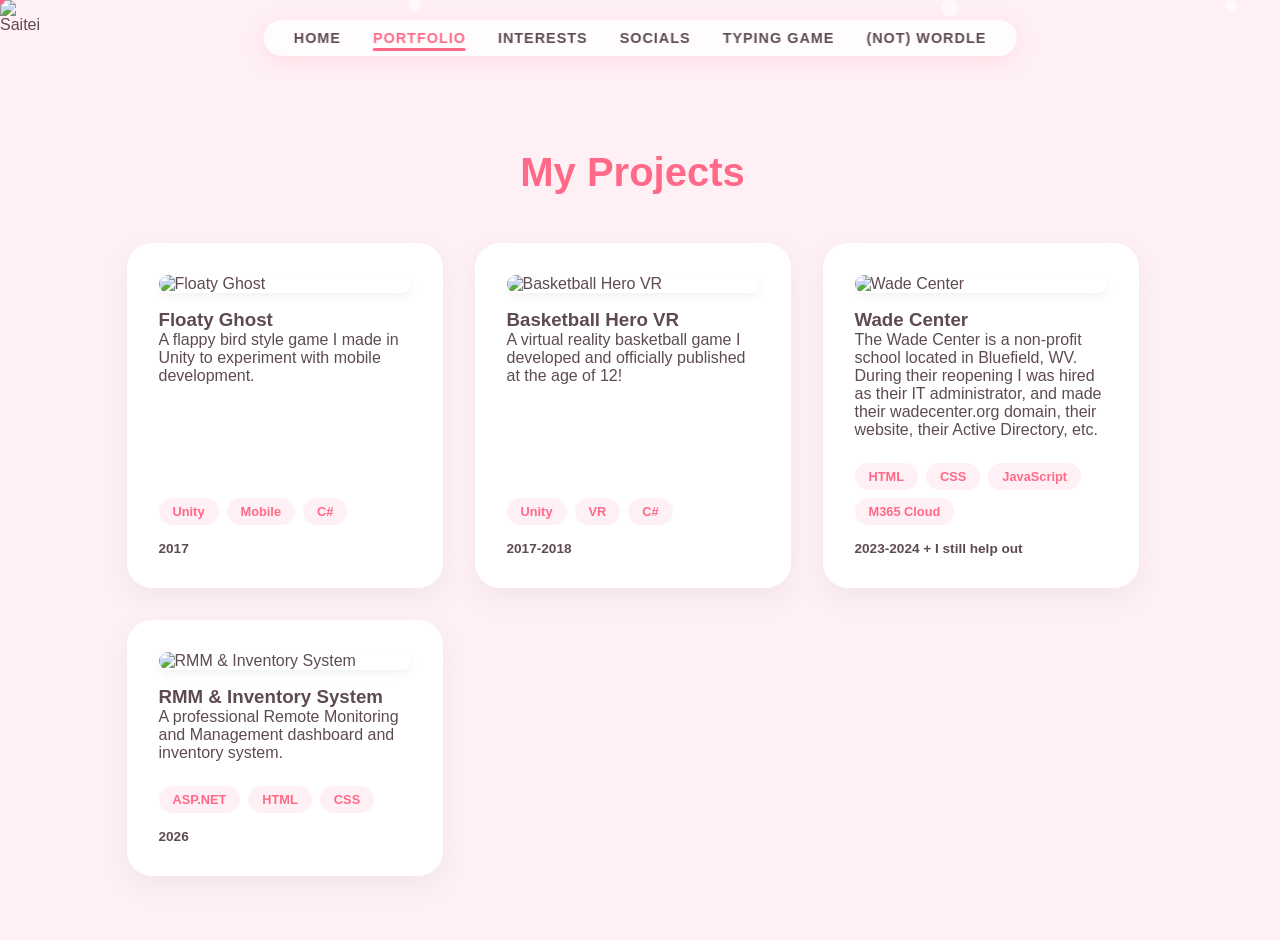
==== portfolio.html @ 3593d5c2 "Just making the baseline Just making the baseline so I can experiment with Github Pages." ====
<!DOCTYPE html>
<html lang="en">
<head>
    <meta charset="UTF-8">
    <meta name="viewport" content="width=device-width, initial-scale=1.0">
    <title>Saitei's Den | Portfolio</title>
    <link rel="stylesheet" href="style.css">
    
    <style>
        /* --- CURSOR Z-INDEX FIX --- */
        /* Forces the custom cursor to stay above the 20000 z-index modal */
        .cursor-dot { z-index: 99999 !important; }
        .cursor-chaser { z-index: 99998 !important; }

        /* --- PORTFOLIO CARDS --- */
        .card {
            display: flex;
            flex-direction: column;
            height: 100%; /* Forces all cards in a row to be the same height */
            background: var(--card-bg);
            border-radius: var(--radius);
            padding: 2rem;
            box-shadow: 0 10px 30px rgba(0,0,0,0.05);
            transition: transform 0.3s, box-shadow 0.3s;
            text-decoration: none; 
            color: var(--text-main);
        }

        .port-cover {
            width: 100%;
            height: auto; 
            max-height: 250px; 
            object-fit: contain; 
            border-radius: 15px;
            margin-bottom: 1rem;
            box-shadow: 0 4px 10px rgba(0,0,0,0.05);
        }

        .tags {
            margin-top: auto; 
            display: flex;
            gap: 0.5rem;
            flex-wrap: wrap;
            padding-top: 1.5rem; 
        }

        .tag {
            background: var(--bg-color);
            color: var(--secondary);
            padding: 6px 14px;
            border-radius: 20px;
            font-size: 0.8rem;
            font-weight: 800;
        }

        .port-year {
            font-size: 0.85rem;
            color: var(--text-light);
            margin-top: 1rem;
            font-weight: bold;
        }

        /* --- FULL PAGE PROJECT VIEW (Federico Pian Style) --- */
        .project-modal {
            position: fixed;
            top: 0; left: 0;
            width: 100vw; 
            height: 100vh;
            background: var(--bg-color); 
            z-index: 20000;
            opacity: 0;
            pointer-events: none;
            transition: opacity 0.4s ease;
            overflow-y: auto; 
            overflow-x: hidden;
            display: flex;
            justify-content: center;
        }

        .project-modal.active {
            opacity: 1;
            pointer-events: auto;
        }

        /* 3-Column Grid */
        .project-container {
            width: 100%;
            max-width: 1400px;
            padding: 6rem 3rem;
            display: grid;
            grid-template-columns: 1fr 2fr 1fr; 
            gap: 4rem;
            position: relative;
        }

        .project-close {
            position: fixed;
            top: 30px;
            right: 40px;
            font-size: 3rem;
            color: var(--secondary);
            cursor: pointer;
            z-index: 20001;
            transition: transform 0.2s;
            line-height: 1;
        }

        .project-close:hover {
            transform: scale(1.1);
        }

        /* Sticky Side Columns */
        .project-left, .project-right {
            position: sticky;
            top: 6rem; 
            height: max-content;
        }

        /* Left Column Styling */
        .project-title {
            font-size: 3.5rem;
            color: var(--secondary);
            line-height: 1.1;
            margin-bottom: 1.5rem;
            font-weight: 800;
            font-family: 'Segoe UI', Tahoma, Geneva, Verdana, sans-serif;
        }

        .project-desc {
            font-size: 1.1rem;
            line-height: 1.6;
            color: var(--text-main);
            margin-bottom: 2rem;
        }

        .port-link-btn {
            display: inline-flex;
            align-items: center;
            gap: 10px;
            padding: 12px 25px;
            background: transparent;
            color: var(--text-main);
            text-decoration: none;
            border: 2px solid var(--text-main);
            border-radius: 30px;
            font-weight: bold;
            transition: all 0.3s ease;
        }

        .port-link-btn:hover {
            background: var(--text-main);
            color: var(--bg-color);
        }

        /* Center Column Styling */
        .project-center {
            display: flex;
            flex-direction: column;
            gap: 3rem; 
        }

        .project-image {
            width: 100%;
            height: auto;
            border-radius: var(--radius);
            box-shadow: 0 15px 40px rgba(0,0,0,0.1);
        }

        /* Right Column Styling */
        .project-meta-item {
            margin-bottom: 2rem;
        }

        .project-meta-label {
            font-size: 0.8rem;
            color: var(--text-light);
            text-transform: uppercase;
            letter-spacing: 2px;
            font-weight: bold;
            margin-bottom: 0.5rem;
        }

        .project-meta-value {
            font-size: 1.3rem;
            color: var(--text-main);
            font-weight: 700;
        }

        /* Responsive Design */
        @media (max-width: 1024px) {
            .project-container {
                grid-template-columns: 1fr; 
                gap: 3rem;
                padding: 4rem 2rem;
            }
            .project-left, .project-right {
                position: relative;
                top: 0;
            }
        }
    </style>
</head>
<body>
    <div class="cursor-dot"></div>
    <div class="cursor-chaser"><img src="" alt="Saitei"></div>
    <div id="particles"></div>

    <nav class="navbar">
        <a href="index.html">Home</a>
        <a href="portfolio.html" class="active">Portfolio</a>
        <a href="interests.html">Interests</a>
        <a href="socials.html">Socials</a>
        <a href="typingtest.html">Typing Game</a>
        <a href="wordle.html">(Not) Wordle</a>
    </nav>

    <section class="page-content">
        <h2>My Projects</h2>
        
        <div class="grid" id="portfolio-grid"></div>
    </section>

    <div class="project-modal" id="port-modal">
        <span class="project-close" id="close-port-modal">&times;</span>
        
        <div class="project-container">
            
            <div class="project-left">
                <h2 class="project-title" id="pm-title">Project Title</h2>
                <p class="project-desc" id="pm-desc">Description goes here.</p>
                <a href="#" class="port-link-btn" id="pm-link" target="_blank">VISIT PROJECT &#8599;</a>
            </div>
            
            <div class="project-center" id="pm-gallery"></div>
            
            <div class="project-right">
                <div class="project-meta-item">
                    <div class="project-meta-label">Year</div>
                    <div class="project-meta-value" id="pm-year">2026</div>
                </div>
                
                <div class="project-meta-item">
                    <div class="project-meta-label">Role</div>
                    <div class="project-meta-value" id="pm-role">Lead Developer</div>
                </div>

                <div class="project-meta-item">
                    <div class="project-meta-label">Tech / Skills</div>
                    <div class="tags" id="pm-tags" style="margin-top:0; padding-top:0;"></div>
                </div>
            </div>
            
        </div>
    </div>

    <script src="script.js"></script>
    <script src="portfolioData.js"></script>

    <script>
        const gridContainer = document.getElementById('portfolio-grid');
        const modal = document.getElementById('port-modal');
        const closeBtn = document.getElementById('close-port-modal');
        
        const modalTitle = document.getElementById('pm-title');
        const modalDesc = document.getElementById('pm-desc');
        const modalLink = document.getElementById('pm-link');
        const modalGallery = document.getElementById('pm-gallery');
        const modalYear = document.getElementById('pm-year');
        const modalRole = document.getElementById('pm-role');
        const modalTags = document.getElementById('pm-tags');

        closeBtn.onclick = () => modal.classList.remove('active');

        portfolioData.forEach(project => {
            const card = document.createElement('div');
            card.classList.add('card');
            card.style.cursor = 'pointer';

            let tagsHtml = project.tags.map(tag => `<span class="tag">${tag}</span>`).join('');

            card.innerHTML = `
                <img src="${project.thumbnail}" alt="${project.title}" class="port-cover">
                <h3>${project.title}</h3>
                <p>${project.shortDesc}</p>
                <div class="tags">${tagsHtml}</div>
                <div class="port-year">${project.year}</div>
            `;

            card.onclick = () => openModal(project);
            gridContainer.appendChild(card);
        });

        function openModal(project) {
            modalTitle.innerText = project.title;
            modalDesc.innerText = project.longDesc;
            modalYear.innerText = project.year;
            modalLink.href = project.link;
            
            modalRole.innerText = project.role;
            
            modalTags.innerHTML = project.tags.map(tag => `<span class="tag">${tag}</span>`).join('');
            
            modalGallery.innerHTML = '';
            
            if(project.gallery && project.gallery.length > 0) {
                project.gallery.forEach(imgSrc => {
                    const img = document.createElement('img');
                    img.src = imgSrc;
                    img.classList.add('project-image');
                    modalGallery.appendChild(img);
                });
            } else {
                const img = document.createElement('img');
                img.src = project.thumbnail;
                img.classList.add('project-image');
                modalGallery.appendChild(img);
            }

            modal.classList.add('active');
            modal.scrollTo(0, 0);
        }
    </script>
</body>
</html>
---- style.css ----
/* style.css */
:root {
    --primary: #FF9A8B;       
    --secondary: #FF6A88;     
    --accent: #FFD1FF;
    --bg-color: #FFF0F5;      
    --card-bg: #FFFFFF;
    --text-main: #5e4b52;
    --radius: 25px;
    --nav-glass: rgba(255, 255, 255, 0.8);
}

* { margin: 0; padding: 0; box-sizing: border-box; }

html {
    /* FIX 1: This stops the page from jumping left/right 
       by reserving space for the scrollbar */
    scrollbar-gutter: stable;
}

body {
    font-family: 'Quicksand', 'Segoe UI', sans-serif;
    background-color: var(--bg-color);
    color: var(--text-main);
    min-height: 100vh;
    overflow-x: hidden; /* Prevents horizontal scrolling */
    cursor: none; /* Hide default cursor */
    position: relative;
}

/* --- CURSOR SYSTEM --- */
.cursor-dot {
    position: fixed;
    width: 10px;
    height: 10px;
    background: var(--secondary);
    border-radius: 50%;
    pointer-events: none;
    z-index: 10000;
    transform: translate(-50%, -50%);
}

.cursor-chaser {
    position: fixed;
    width: 50px; 
    height: 50px;
    pointer-events: none;
    z-index: 9999;
    transform-origin: center center; 
    display: flex;
    align-items: center;
    justify-content: center;
}

.cursor-chaser img {
    width: 100%;
    height: 100%;
    object-fit: contain;
}

/* --- BACKGROUND PARTICLES (FIXED) --- */
#particles {
    /* FIX 2: Locks particles to the background layer 
       so they don't stretch the page size */
    position: fixed;
    top: 0;
    left: 0;
    width: 100%;
    height: 100%;
    overflow: hidden;
    z-index: -1;
    pointer-events: none;
}

.particle {
    position: absolute;
    background: white;
    border-radius: 50%;
    pointer-events: none;
    opacity: 0.6;
    animation: rise linear infinite;
}

@keyframes rise {
    0% { transform: translateY(110vh) scale(0); opacity: 0; }
    50% { opacity: 0.8; }
    100% { transform: translateY(-10vh) scale(1); opacity: 0; }
}

/* --- NAVIGATION --- */
.navbar {
    position: fixed;
    top: 20px;
    left: 50%;
    transform: translateX(-50%);
    background: var(--nav-glass);
    backdrop-filter: blur(10px);
    padding: 10px 30px;
    border-radius: 50px;
    box-shadow: 0 5px 20px rgba(255, 106, 136, 0.15);
    z-index: 1000;
    display: flex;
    gap: 2rem;
    white-space: nowrap; /* Prevents text wrapping on small screens */
}

.navbar a {
    text-decoration: none;
    color: var(--text-main);
    font-weight: 700;
    font-size: 0.9rem;
    text-transform: uppercase;
    letter-spacing: 1px;
    transition: color 0.3s;
    position: relative;
}

.navbar a::after {
    content: '';
    position: absolute;
    bottom: -5px;
    left: 0;
    width: 0%;
    height: 3px;
    background: var(--secondary);
    border-radius: 10px;
    transition: width 0.3s ease;
}

.navbar a:hover { color: var(--secondary); }
.navbar a:hover::after { width: 100%; }

.navbar a.active { color: var(--secondary); }
.navbar a.active::after { width: 100%; }

/* --- LAYOUTS --- */
header, section {
    padding: 4rem 10%;
    /* Changed from min-height: 80vh to avoid layout gaps */
    width: 100%; 
    display: flex;
    flex-direction: column;
    align-items: center;
}

/* Center the content on the Home page explicitly */
header {
    min-height: 90vh;
    justify-content: center;
}

/* Push content down on other pages so it's not hidden by navbar */
section.page-content {
    justify-content: flex-start;
    padding-top: 150px; 
    min-height: 100vh;
}

.hero-avatar {
    width: 200px;
    height: 200px;
    object-fit: cover;
    border-radius: 50%;
    border: 5px solid white;
    box-shadow: 0 10px 30px rgba(255, 106, 136, 0.3);
    margin-bottom: 2rem;
    animation: float 4s ease-in-out infinite;
}

.hero-title {
    font-size: 4rem;
    background: linear-gradient(to right, var(--primary), var(--secondary));
    -webkit-background-clip: text;
    -webkit-text-fill-color: transparent;
    margin-bottom: 0.5rem;
    text-align: center;
}

h2 {
    font-size: 2.5rem;
    color: var(--secondary);
    text-align: center;
    margin-bottom: 3rem;
}

.grid {
    display: grid;
    grid-template-columns: repeat(auto-fit, minmax(280px, 1fr));
    gap: 2rem;
    width: 100%;
}

.card {
    background: var(--card-bg);
    border-radius: var(--radius);
    padding: 2rem;
    box-shadow: 0 10px 30px rgba(0,0,0,0.05);
    transition: transform 0.3s, box-shadow 0.3s;
    text-decoration: none; /* In case links are styled as cards */
    color: var(--text-main);
    display: block;
}

.card:hover {
    transform: translateY(-10px);
    box-shadow: 0 20px 40px rgba(255, 106, 136, 0.2);
}

/* --- ANIMATIONS --- */
@keyframes float {
    0%, 100% { transform: translateY(0); }
    50% { transform: translateY(-20px); }
}

/* --- INTERESTS CAROUSEL --- */

.category-section {
    width: 100%;
    margin-bottom: 3rem;
}

.category-title {
    font-size: 1.8rem;
    color: var(--secondary);
    margin-bottom: 1rem;
    margin-left: 1rem; /* Align with scroll start */
    display: inline-block;
    border-bottom: 2px solid var(--primary);
}

/* The Horizontal Scroll Container */
.scroll-container {
    display: flex;
    gap: 1.5rem;
    overflow-x: auto; /* Allows scrolling */
    padding: 1rem 1rem 2rem 1rem; /* Padding for shadow clearance */
    scroll-behavior: smooth;
    
    /* Hide scrollbar but keep functionality (Optional) */
    scrollbar-width: thin; 
    scrollbar-color: var(--primary) transparent;
}

/* Individual Item Card */
.interest-card {
    min-width: 160px; /* Fixed width prevents squishing */
    width: 160px;
    background: white;
    border-radius: 15px;
    overflow: hidden;
    box-shadow: 0 5px 15px rgba(0,0,0,0.1);
    transition: transform 0.3s ease;
    flex-shrink: 0; /* Important! Stops them from shrinking to fit */
    position: relative;
}

.interest-card:hover {
    transform: translateY(-5px);
}

.interest-cover {
    width: 100%;
    height: 220px;
    object-fit: cover;
}

.interest-info {
    padding: 10px;
    text-align: center;
}

.interest-name {
    font-weight: bold;
    font-size: 0.9rem;
    color: var(--text-main);
    margin-bottom: 5px;
}

.interest-note {
    font-size: 0.75rem;
    color: #888;
}

/* --- SPECIAL INTEREST HIGHLIGHT --- */
.interest-card.special {
    border: 3px solid var(--primary);
    box-shadow: 0 0 20px rgba(255, 154, 139, 0.6); /* Glow effect */
}

.interest-card.special::after {
    content: '★';
    position: absolute;
    top: 5px;
    right: 5px;
    background: var(--primary);
    color: white;
    width: 25px;
    height: 25px;
    border-radius: 50%;
    display: flex;
    align-items: center;
    justify-content: center;
    font-size: 14px;
    box-shadow: 0 2px 5px rgba(0,0,0,0.2);
}

/* --- TYPING TEST PAGE --- */

.typing-page {
    display: flex;
    flex-direction: column;
    justify-content: center;
    align-items: center;
}

.typing-app {
    width: 100%;
    background: rgba(255,255,255,0.75);
    backdrop-filter: blur(12px);
    border-radius: var(--radius);
    padding: 2rem;
    box-shadow: 0 20px 40px rgba(255, 106, 136, 0.2);
}

.typing-controls,
.typing-buttons {
    display: flex;
    gap: 0.75rem;
    flex-wrap: wrap;
    margin-bottom: 1rem;
}

.typing-controls select,
.typing-controls button,
.typing-buttons button {
    background: white;
    border: 2px solid var(--primary);
    border-radius: 12px;
    padding: 8px 12px;
    font-weight: 600;
    cursor: pointer;
}

.typing-stats {
    display: flex;
    gap: 1.5rem;
    margin-bottom: 1rem;
    color: var(--text-main);
    flex-wrap: wrap;
}

.typing-display {
    background: rgba(255,255,255,0.6);
    border-radius: 15px;
    padding: 1rem;
    min-height: 140px;
    font-size: 1.1rem;
    line-height: 1.7;
    user-select: none;
}

.typing-display span.current {
    background: var(--accent);
    border-radius: 4px;
}

.typing-display span.correct {
    color: #22c55e; /* clean green */
    font-weight: 600;
}

.typing-display span.incorrect {
    color: #ff4d4d;
    text-decoration: underline;
}

.typing-combo {
    margin-top: 0.5rem;
    text-align: center;
}

/* --- MODAL --- */

.typing-modal-backdrop {
    position: fixed;
    inset: 0;
    background: rgba(255, 240, 245, 0.8);
    display: flex;
    align-items: center;
    justify-content: center;
    opacity: 0;
    pointer-events: none;
    transition: 0.2s;
    z-index: 5000;
}

.typing-modal-backdrop.show {
    opacity: 1;
    pointer-events: auto;
}

.typing-modal {
    background: white;
    border-radius: var(--radius);
    padding: 2rem;
    max-width: 600px;
    width: 95%;
}

.typing-metrics {
    display: flex;
    gap: 1rem;
    flex-wrap: wrap;
    margin: 1rem 0;
}

.metric {
    background: rgba(255,154,139,0.15);
    padding: 10px;
    border-radius: 12px;
    min-width: 110px;
    text-align: center;
}

.metric strong {
    display: block;
    font-size: 1.3rem;
}
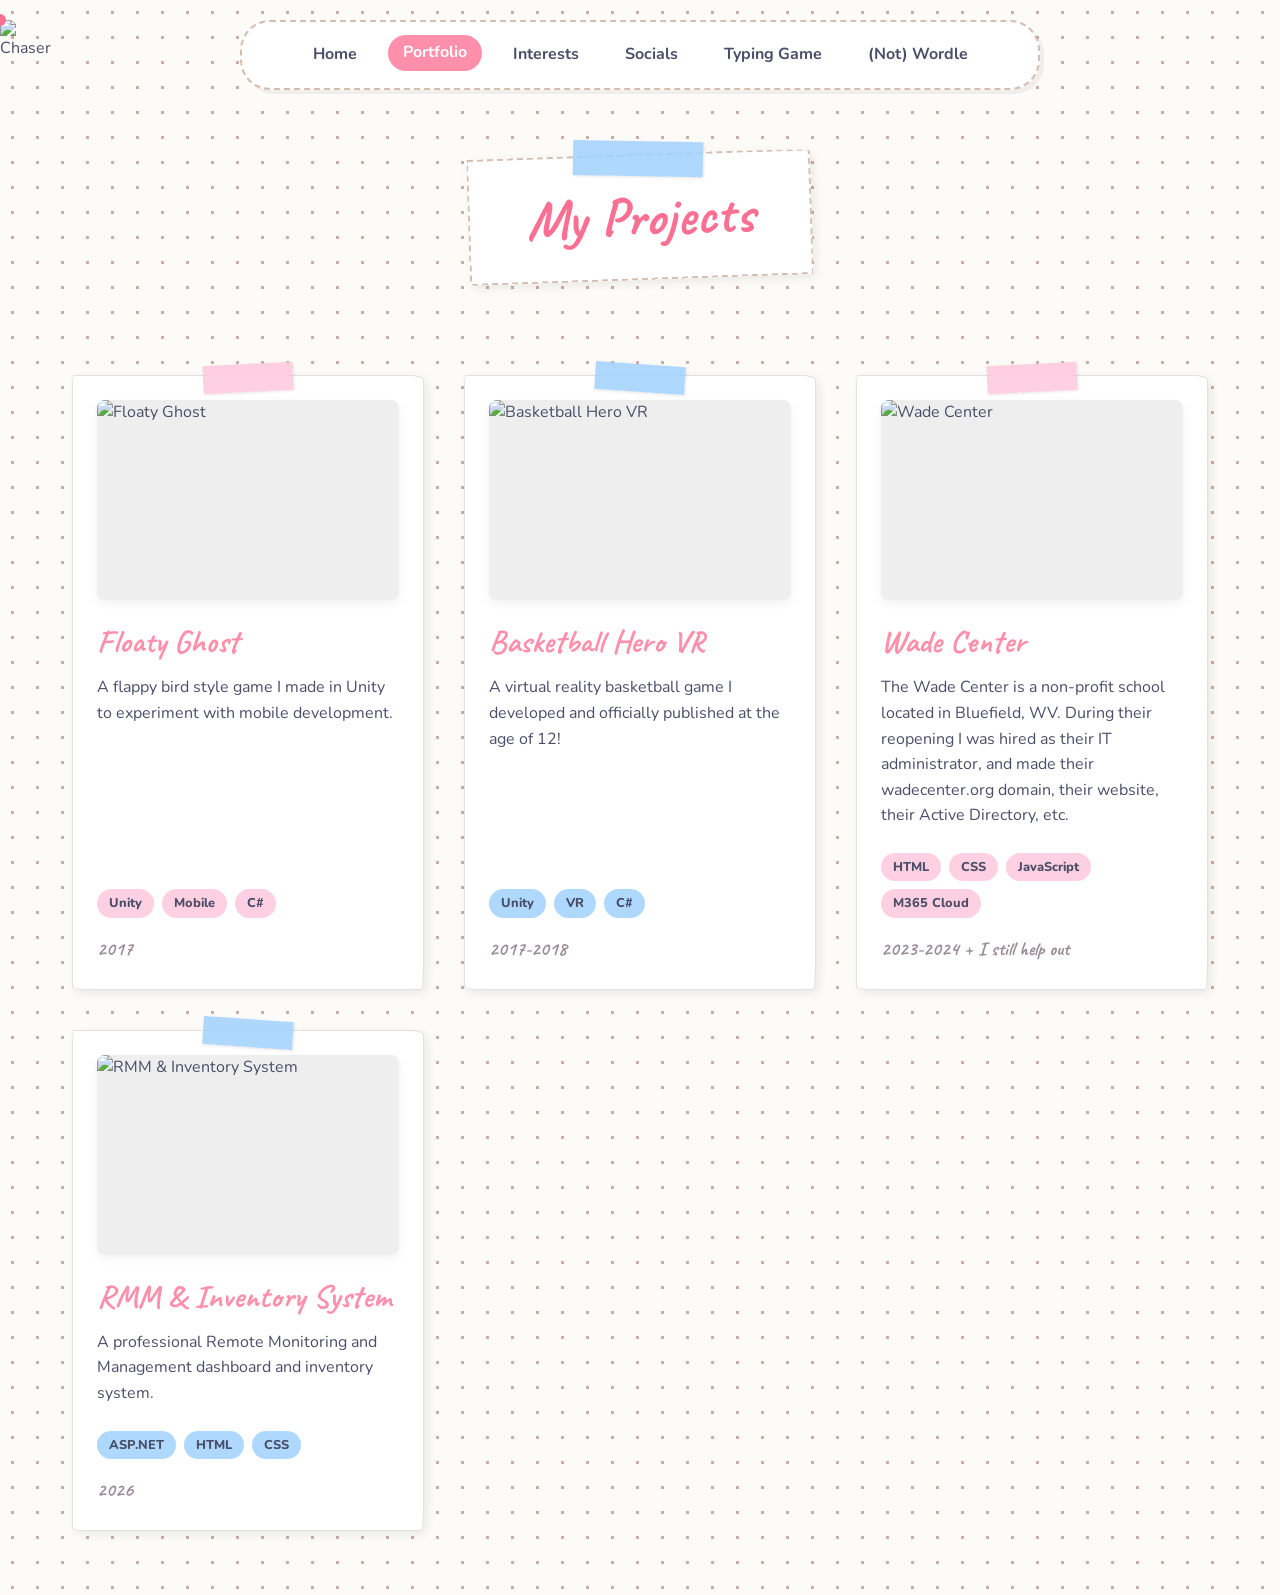
==== commit 1c803419: "Update portfolio.html" ====
--- a/portfolio.html
+++ b/portfolio.html
@@ -4,36 +4,201 @@
     <meta charset="UTF-8">
     <meta name="viewport" content="width=device-width, initial-scale=1.0">
     <title>Saitei's Den | Portfolio</title>
-    <link rel="stylesheet" href="style.css">
+    
+    <link href="https://fonts.googleapis.com/css2?family=Caveat:wght@600;700&family=Nunito:wght@400;700&display=swap" rel="stylesheet">
     
     <style>
-        /* --- CURSOR Z-INDEX FIX --- */
-        /* Forces the custom cursor to stay above the 20000 z-index modal */
-        .cursor-dot { z-index: 99999 !important; }
-        .cursor-chaser { z-index: 99998 !important; }
-
-        /* --- PORTFOLIO CARDS --- */
+        /* --- CSS VARIABLES (Pastel / Cute Theme) --- */
+        :root {
+            --bg-pattern: #fdfbf7;
+            --paper-bg: #ffffff;
+            --primary: #ff8fab;
+            --secondary: #fb6f92;
+            --tape-color: rgba(255, 200, 221, 0.85);
+            --tape-color-alt: rgba(162, 210, 255, 0.85);
+            --text-dark: #4a4e69;
+            --text-light: #9a8c98;
+        }
+
+        /* --- GLOBAL RESETS & TYPOGRAPHY --- */
+        * {
+            box-sizing: border-box;
+            margin: 0;
+            padding: 0;
+        }
+
+        body {
+            font-family: 'Nunito', sans-serif;
+            background-color: var(--bg-pattern);
+            background-image: radial-gradient(#c9ada7 1.5px, transparent 1.5px);
+            background-size: 25px 25px;
+            color: var(--text-dark);
+            line-height: 1.6;
+            overflow-x: hidden;
+            @media (pointer: fine) { cursor: none; }
+        }
+
+        h1, h2, h3, .handwriting {
+            font-family: 'Caveat', cursive;
+        }
+
+        /* --- NAVBAR --- */
+        .navbar {
+            display: flex;
+            gap: 1rem;
+            background: var(--paper-bg);
+            padding: 15px 20px;
+            margin: 20px auto;
+            width: 90%;
+            max-width: 800px;
+            border-radius: 30px;
+            box-shadow: 4px 4px 0px rgba(0,0,0,0.05);
+            border: 2px dashed #d5bdaf;
+            overflow-x: auto;
+            white-space: nowrap;
+            scrollbar-width: none;
+        }
+        
+        .navbar::-webkit-scrollbar { display: none; }
+
+        .navbar a {
+            text-decoration: none;
+            color: var(--text-dark);
+            font-weight: 700;
+            padding: 5px 15px;
+            border-radius: 20px;
+            transition: all 0.2s;
+            @media (pointer: fine) { cursor: none; } 
+        }
+
+        .navbar a.active, .navbar a:hover {
+            background: var(--primary);
+            color: white;
+            transform: translateY(-2px);
+        }
+
+        @media (min-width: 700px) {
+            .navbar { justify-content: center; }
+        }
+
+        /* --- DESKTOP ONLY: CURSOR, CHASER, & PARTICLES --- */
+        .cursor-dot {
+            width: 12px;
+            height: 12px;
+            background-color: var(--secondary);
+            border-radius: 50%;
+            position: fixed;
+            pointer-events: none;
+            z-index: 99999 !important; /* Forces above modal */
+            transform: translate(-50%, -50%);
+            display: none; 
+        }
+
+        .cursor-chaser {
+            position: fixed;
+            width: 40px;
+            height: 40px;
+            pointer-events: none;
+            z-index: 99998 !important; /* Forces above modal */
+            display: none; 
+        }
+
+        .cursor-chaser img { width: 100%; height: 100%; object-fit: contain; }
+
+        .particle {
+            position: fixed;
+            background-color: var(--tape-color);
+            border-radius: 50%;
+            pointer-events: none;
+            z-index: 99997 !important;
+            animation: fall linear forwards;
+            display: none; 
+        }
+
+        @keyframes fall {
+            to { transform: translateY(100vh) rotate(360deg); opacity: 0; }
+        }
+
+        @media (pointer: fine) {
+            .cursor-dot, .cursor-chaser, .particle { display: block; }
+        }
+
+        /* --- PAGE CONTENT & GRID --- */
+        .page-content {
+            max-width: 1200px;
+            margin: 2rem auto;
+            padding: 1rem;
+        }
+
+        .page-content h2 {
+            font-size: 3.5rem;
+            text-align: center;
+            color: var(--secondary);
+            margin-bottom: 2rem;
+        }
+
+        .grid {
+            display: grid;
+            grid-template-columns: repeat(auto-fit, minmax(300px, 1fr));
+            gap: 2.5rem;
+            padding: 1rem;
+        }
+
+        /* --- PORTFOLIO CARDS (Taped Scrap Style) --- */
         .card {
             display: flex;
             flex-direction: column;
-            height: 100%; /* Forces all cards in a row to be the same height */
-            background: var(--card-bg);
-            border-radius: var(--radius);
-            padding: 2rem;
-            box-shadow: 0 10px 30px rgba(0,0,0,0.05);
-            transition: transform 0.3s, box-shadow 0.3s;
+            height: 100%; 
+            background: var(--paper-bg);
+            border-radius: 2px 15px 3px 15px / 15px 5px 25px 3px; /* Uneven scrap look */
+            padding: 1.5rem;
+            box-shadow: 3px 3px 10px rgba(0,0,0,0.08);
+            border: 1px solid #e0e0e0;
+            transition: transform 0.3s;
             text-decoration: none; 
-            color: var(--text-main);
+            color: var(--text-dark);
+            position: relative;
+            @media (pointer: fine) { cursor: none; }
+        }
+
+        /* Washi Tape for Cards */
+        .card::before {
+            content: '';
+            position: absolute;
+            top: -12px;
+            left: 50%;
+            transform: translateX(-50%) rotate(-3deg);
+            width: 90px;
+            height: 28px;
+            background: var(--tape-color);
+            box-shadow: 1px 1px 3px rgba(0,0,0,0.1);
+            z-index: 2;
+        }
+
+        .card:nth-child(even)::before {
+            background: var(--tape-color-alt);
+            transform: translateX(-50%) rotate(4deg);
+        }
+
+        .card:hover {
+            transform: translateY(-5px) scale(1.02);
+            z-index: 10;
+        }
+
+        .card h3 {
+            font-size: 2rem;
+            color: var(--primary);
+            margin-bottom: 0.5rem;
         }
 
         .port-cover {
             width: 100%;
-            height: auto; 
-            max-height: 250px; 
-            object-fit: contain; 
-            border-radius: 15px;
+            height: 200px; 
+            object-fit: cover; 
+            border-radius: 8px;
             margin-bottom: 1rem;
             box-shadow: 0 4px 10px rgba(0,0,0,0.05);
+            background: #eee;
         }
 
         .tags {
@@ -45,28 +210,33 @@
         }
 
         .tag {
-            background: var(--bg-color);
-            color: var(--secondary);
-            padding: 6px 14px;
+            background: var(--tape-color);
+            color: var(--text-dark);
+            padding: 4px 12px;
             border-radius: 20px;
             font-size: 0.8rem;
             font-weight: 800;
         }
+        
+        .card:nth-child(even) .tag { background: var(--tape-color-alt); }
 
         .port-year {
             font-size: 0.85rem;
             color: var(--text-light);
             margin-top: 1rem;
             font-weight: bold;
-        }
-
-        /* --- FULL PAGE PROJECT VIEW (Federico Pian Style) --- */
+            font-family: 'Caveat', cursive;
+            font-size: 1.2rem;
+        }
+
+        /* --- FULL PAGE PROJECT VIEW --- */
         .project-modal {
             position: fixed;
             top: 0; left: 0;
             width: 100vw; 
             height: 100vh;
-            background: var(--bg-color); 
+            background: rgba(253, 251, 247, 0.95); /* Frosted glass theme background */
+            backdrop-filter: blur(8px);
             z-index: 20000;
             opacity: 0;
             pointer-events: none;
@@ -82,7 +252,6 @@
             pointer-events: auto;
         }
 
-        /* 3-Column Grid */
         .project-container {
             width: 100%;
             max-width: 1400px;
@@ -103,33 +272,27 @@
             z-index: 20001;
             transition: transform 0.2s;
             line-height: 1;
-        }
-
-        .project-close:hover {
-            transform: scale(1.1);
-        }
-
-        /* Sticky Side Columns */
+            @media (pointer: fine) { cursor: none; }
+        }
+
+        .project-close:hover { transform: scale(1.1); }
+
         .project-left, .project-right {
             position: sticky;
             top: 6rem; 
             height: max-content;
         }
 
-        /* Left Column Styling */
         .project-title {
             font-size: 3.5rem;
             color: var(--secondary);
             line-height: 1.1;
             margin-bottom: 1.5rem;
-            font-weight: 800;
-            font-family: 'Segoe UI', Tahoma, Geneva, Verdana, sans-serif;
         }
 
         .project-desc {
             font-size: 1.1rem;
             line-height: 1.6;
-            color: var(--text-main);
             margin-bottom: 2rem;
         }
 
@@ -137,22 +300,23 @@
             display: inline-flex;
             align-items: center;
             gap: 10px;
-            padding: 12px 25px;
-            background: transparent;
-            color: var(--text-main);
+            padding: 10px 25px;
+            background: var(--secondary);
+            color: white;
             text-decoration: none;
-            border: 2px solid var(--text-main);
-            border-radius: 30px;
+            border-radius: 50px;
             font-weight: bold;
+            font-family: 'Caveat', cursive;
+            font-size: 1.5rem;
             transition: all 0.3s ease;
+            @media (pointer: fine) { cursor: none; }
         }
 
         .port-link-btn:hover {
-            background: var(--text-main);
-            color: var(--bg-color);
-        }
-
-        /* Center Column Styling */
+            transform: scale(1.05);
+            box-shadow: 0 5px 15px rgba(251, 111, 146, 0.3);
+        }
+
         .project-center {
             display: flex;
             flex-direction: column;
@@ -162,17 +326,15 @@
         .project-image {
             width: 100%;
             height: auto;
-            border-radius: var(--radius);
-            box-shadow: 0 15px 40px rgba(0,0,0,0.1);
-        }
-
-        /* Right Column Styling */
-        .project-meta-item {
-            margin-bottom: 2rem;
-        }
+            border-radius: 15px;
+            box-shadow: 0 10px 30px rgba(0,0,0,0.1);
+            border: 5px solid white;
+        }
+
+        .project-meta-item { margin-bottom: 2rem; }
 
         .project-meta-label {
-            font-size: 0.8rem;
+            font-size: 0.9rem;
             color: var(--text-light);
             text-transform: uppercase;
             letter-spacing: 2px;
@@ -181,28 +343,106 @@
         }
 
         .project-meta-value {
-            font-size: 1.3rem;
-            color: var(--text-main);
-            font-weight: 700;
-        }
-
-        /* Responsive Design */
+            font-size: 1.5rem;
+            color: var(--primary);
+            font-family: 'Caveat', cursive;
+        }
+
         @media (max-width: 1024px) {
             .project-container {
                 grid-template-columns: 1fr; 
                 gap: 3rem;
                 padding: 4rem 2rem;
             }
-            .project-left, .project-right {
-                position: relative;
-                top: 0;
-            }
+            .project-left, .project-right { position: relative; top: 0; }
+        }
+
+        /* --- MORE SCRAPBOOK ELEMENTS --- */
+        .page-header {
+            text-align: center;
+            margin-bottom: 3rem;
+            margin-top: 1rem;
+        }
+
+        .title-scrap {
+            display: inline-block;
+            background: var(--paper-bg);
+            padding: 1rem 3.5rem;
+            border-radius: 2px 255px 3px 25px / 255px 5px 225px 3px;
+            border: 2px dashed #d5bdaf;
+            box-shadow: 3px 3px 10px rgba(0,0,0,0.08);
+            transform: rotate(-2deg);
+            position: relative;
+        }
+
+        /* Tape for the title */
+        .title-scrap::before {
+            content: '';
+            position: absolute;
+            top: -15px;
+            left: 50%;
+            transform: translateX(-50%) rotate(3deg);
+            width: 130px;
+            height: 35px;
+            background: var(--tape-color-alt);
+            box-shadow: 1px 1px 3px rgba(0,0,0,0.1);
+            z-index: 2;
+        }
+
+        /* Sticky Note styling for modal */
+        .sticky-note {
+            background: #fff3b0;
+            padding: 3rem 2rem 2rem;
+            box-shadow: 5px 5px 15px rgba(0,0,0,0.1);
+            transform: rotate(2deg); /* Slight tilt to the right */
+            position: relative;
+            border-bottom-right-radius: 30px 5px; /* Curled edge effect */
+        }
+
+        .sticky-note::after {
+            content: '📌';
+            position: absolute;
+            top: 10px;
+            left: 50%;
+            transform: translateX(-50%);
+            font-size: 2.2rem;
+        }
+
+        /* Contrast tweak for tags inside the sticky note */
+        .sticky-note .tag {
+            background: rgba(0,0,0,0.05); 
+            border: 1px solid rgba(0,0,0,0.1);
+        }
+
+                /* Sticky Note styling for modal */
+        .sticky-note-left {
+            background: #d6ecf7 ;
+            padding: 3rem 2rem 2rem;
+            box-shadow: 5px 5px 15px rgba(0,0,0,0.1);
+            transform: rotate(-2deg); /* Slight tilt to the right */
+            position: relative;
+            border-bottom-right-radius: 30px 5px; /* Curled edge effect */
+        }
+
+        .sticky-note-left::after {
+            content: '📌';
+            position: absolute;
+            top: 10px;
+            left: 50%;
+            transform: translateX(-50%);
+            font-size: 2.2rem;
+        }
+
+        /* Contrast tweak for tags inside the sticky note */
+        .sticky-note-left .tag {
+            background: rgba(0,0,0,0.05); 
+            border: 1px solid rgba(0,0,0,0.1);
         }
     </style>
 </head>
 <body>
     <div class="cursor-dot"></div>
-    <div class="cursor-chaser"><img src="" alt="Saitei"></div>
+    <div class="cursor-chaser"><img src="" alt="Chaser"></div>
     <div id="particles"></div>
 
     <nav class="navbar">
@@ -214,9 +454,10 @@
         <a href="wordle.html">(Not) Wordle</a>
     </nav>
 
-    <section class="page-content">
-        <h2>My Projects</h2>
-        
+<section class="page-content">
+        <div class="page-header">
+            <h2 class="title-scrap">My Projects</h2>
+        </div>
         <div class="grid" id="portfolio-grid"></div>
     </section>
 
@@ -225,15 +466,15 @@
         
         <div class="project-container">
             
-            <div class="project-left">
+            <div class="project-left sticky-note-left">
                 <h2 class="project-title" id="pm-title">Project Title</h2>
                 <p class="project-desc" id="pm-desc">Description goes here.</p>
-                <a href="#" class="port-link-btn" id="pm-link" target="_blank">VISIT PROJECT &#8599;</a>
+                <a href="#" class="port-link-btn" id="pm-link" target="_blank">VISIT PROJECT ➔</a>
             </div>
             
             <div class="project-center" id="pm-gallery"></div>
             
-            <div class="project-right">
+            <div class="project-right sticky-note">
                 <div class="project-meta-item">
                     <div class="project-meta-label">Year</div>
                     <div class="project-meta-value" id="pm-year">2026</div>
@@ -256,7 +497,8 @@
     <script src="script.js"></script>
     <script src="portfolioData.js"></script>
 
-    <script>
+<script>
+        // --- PORTFOLIO LOGIC ONLY ---
         const gridContainer = document.getElementById('portfolio-grid');
         const modal = document.getElementById('port-modal');
         const closeBtn = document.getElementById('close-port-modal');
@@ -271,35 +513,36 @@
 
         closeBtn.onclick = () => modal.classList.remove('active');
 
-        portfolioData.forEach(project => {
-            const card = document.createElement('div');
-            card.classList.add('card');
-            card.style.cursor = 'pointer';
-
-            let tagsHtml = project.tags.map(tag => `<span class="tag">${tag}</span>`).join('');
-
-            card.innerHTML = `
-                <img src="${project.thumbnail}" alt="${project.title}" class="port-cover">
-                <h3>${project.title}</h3>
-                <p>${project.shortDesc}</p>
-                <div class="tags">${tagsHtml}</div>
-                <div class="port-year">${project.year}</div>
-            `;
-
-            card.onclick = () => openModal(project);
-            gridContainer.appendChild(card);
-        });
+        if (typeof portfolioData !== 'undefined') {
+            portfolioData.forEach(project => {
+                const card = document.createElement('div');
+                card.classList.add('card');
+                
+                let tagsHtml = project.tags.map(tag => `<span class="tag">${tag}</span>`).join('');
+
+                card.innerHTML = `
+                    <img src="${project.thumbnail}" alt="${project.title}" class="port-cover">
+                    <h3>${project.title}</h3>
+                    <p>${project.shortDesc}</p>
+                    <div class="tags">${tagsHtml}</div>
+                    <div class="port-year">${project.year}</div>
+                `;
+
+                card.onclick = () => openModal(project);
+                gridContainer.appendChild(card);
+            });
+        } else {
+            gridContainer.innerHTML = "<p style='text-align: center; width: 100%;'>Loading projects...</p>";
+        }
 
         function openModal(project) {
             modalTitle.innerText = project.title;
             modalDesc.innerText = project.longDesc;
             modalYear.innerText = project.year;
             modalLink.href = project.link;
-            
             modalRole.innerText = project.role;
             
             modalTags.innerHTML = project.tags.map(tag => `<span class="tag">${tag}</span>`).join('');
-            
             modalGallery.innerHTML = '';
             
             if(project.gallery && project.gallery.length > 0) {
@@ -321,4 +564,4 @@
         }
     </script>
 </body>
-</html>+</html>
